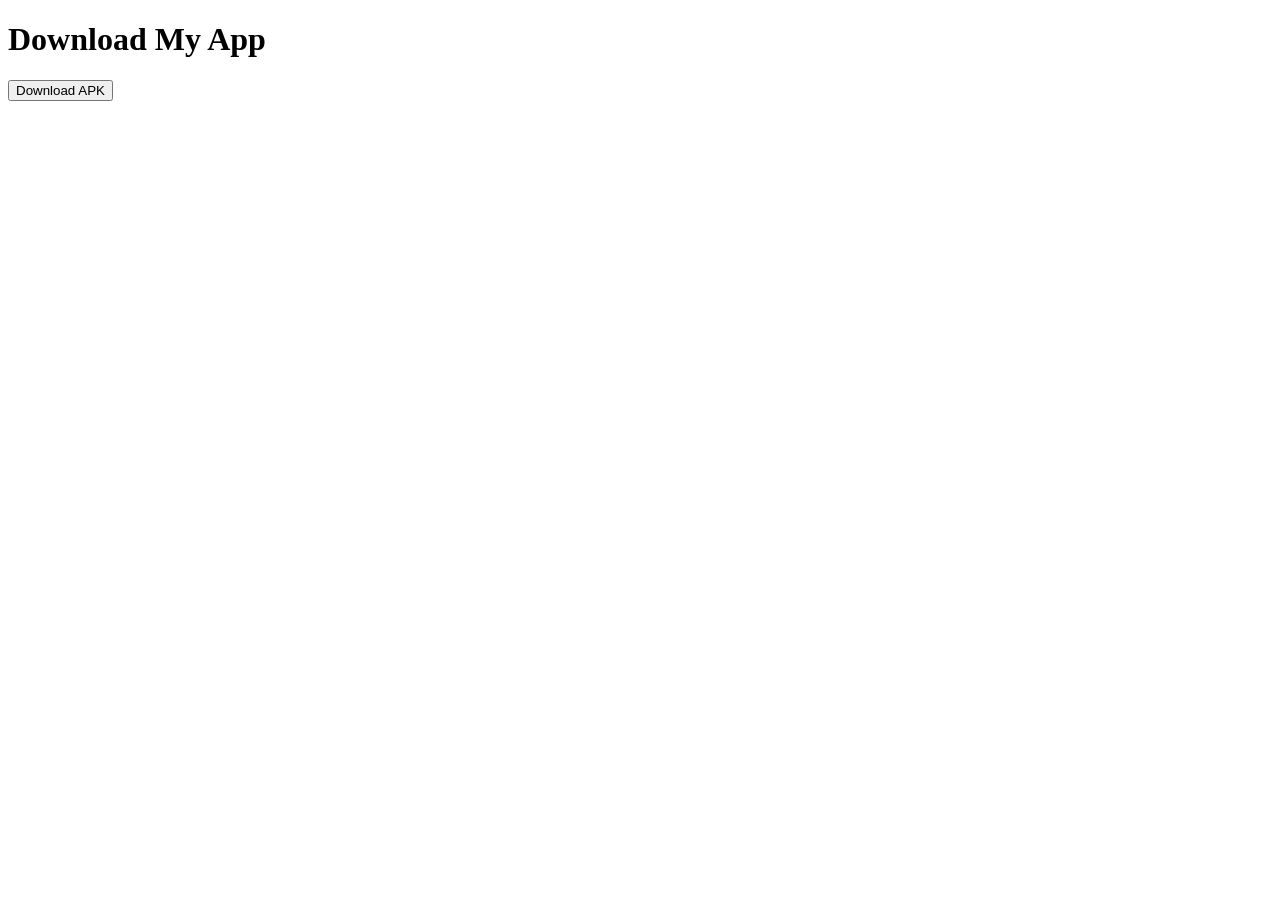
==== index.html @ cf517156 "Update" ====
<!DOCTYPE html>
<html lang="en">
<head>
    <meta charset="UTF-8">
    <meta name="viewport" content="width=device-width, initial-scale=1.0">
    <title>Download My App</title>
    <link rel="stylesheet" href="styles.css">
</head>
<body>
    <div class="container">
        <h1>Download My App</h1>
        <p></p>
        <button id="downloadBtn">Download APK</button>
    </div>
    <script src="script.js"></script>
</body>
</html>
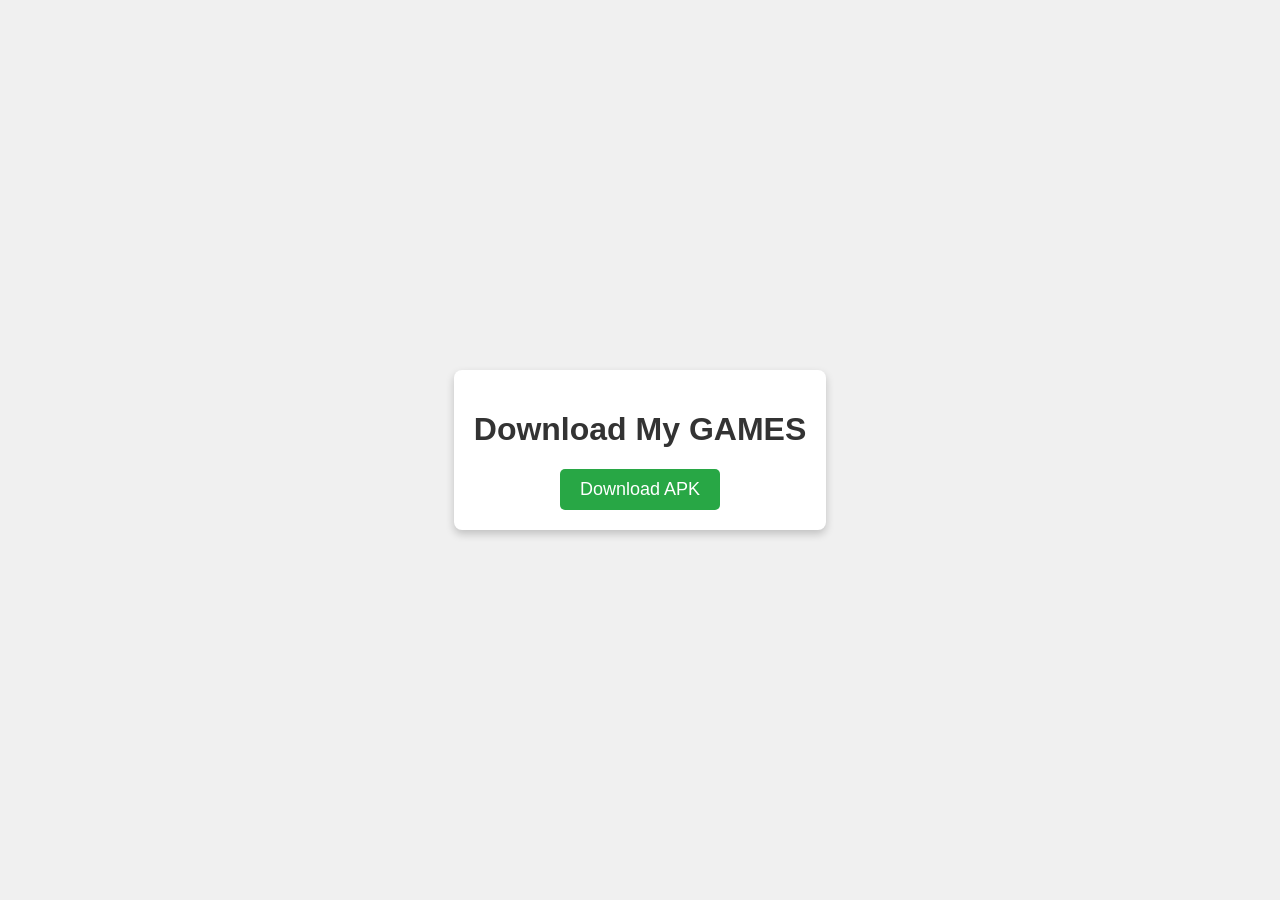
==== commit be07e030: "index.html" ====
--- a/index.html
+++ b/index.html
@@ -3,15 +3,15 @@
 <head>
     <meta charset="UTF-8">
     <meta name="viewport" content="width=device-width, initial-scale=1.0">
-    <title>Download My App</title>
+    <title>Download My GAMES</title>
     <link rel="stylesheet" href="styles.css">
 </head>
 <body>
     <div class="container">
-        <h1>Download My App</h1>
+        <h1>Download My GAMES</h1>
         <p></p>
         <button id="downloadBtn">Download APK</button>
     </div>
     <script src="script.js"></script>
 </body>
-</html>+</html>
--- a/styles.css
+++ b/styles.css
@@ -0,0 +1,35 @@
+body {
+    font-family: Arial, sans-serif;
+    display: flex;
+    justify-content: center;
+    align-items: center;
+    height: 100vh;
+    margin: 0;
+    background-color: #f0f0f0;
+}
+
+.container {
+    text-align: center;
+    padding: 20px;
+    background: #ffffff;
+    box-shadow: 0 4px 8px rgba(0, 0, 0, 0.2);
+    border-radius: 8px;
+}
+
+h1 {
+    color: #333;
+}
+
+button {
+    padding: 10px 20px;
+    font-size: 18px;
+    color: #fff;
+    background-color: #28a745;
+    border: none;
+    border-radius: 5px;
+    cursor: pointer;
+}
+
+button:hover {
+    background-color: #218838;
+}
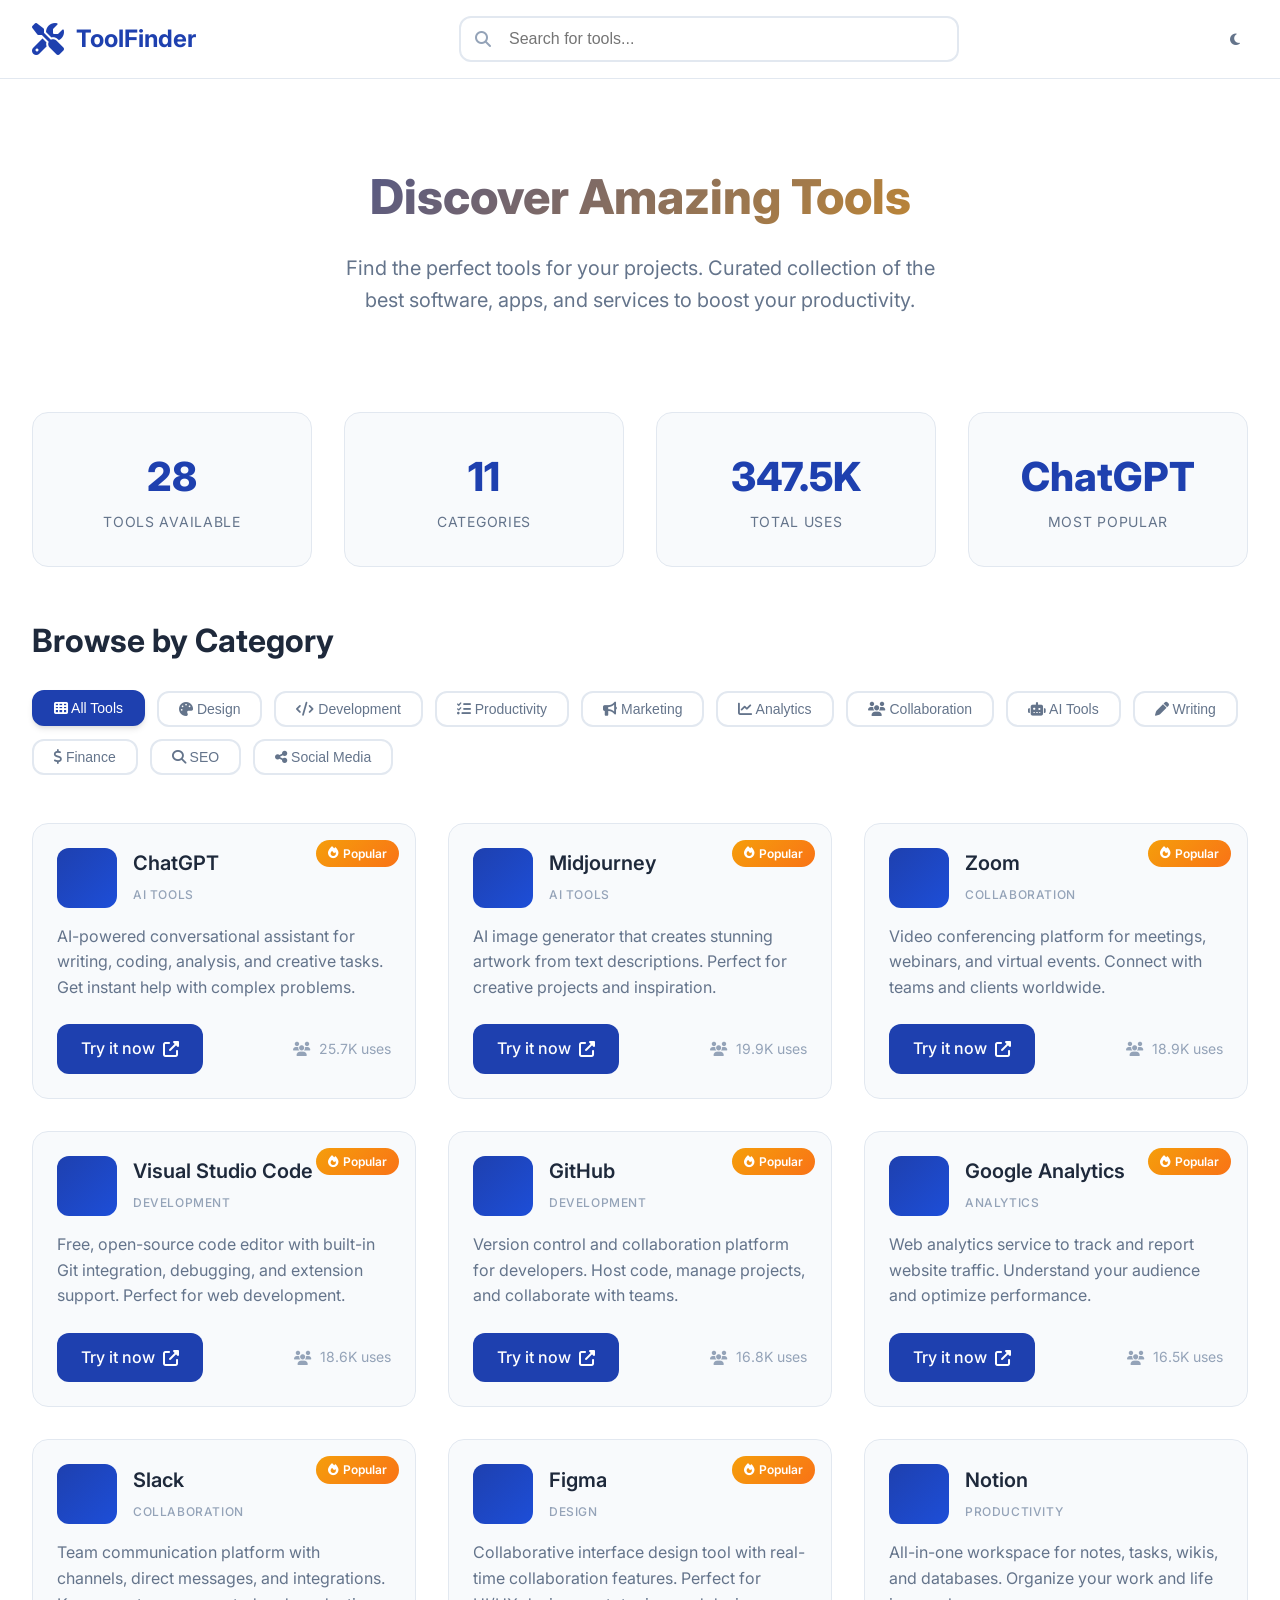
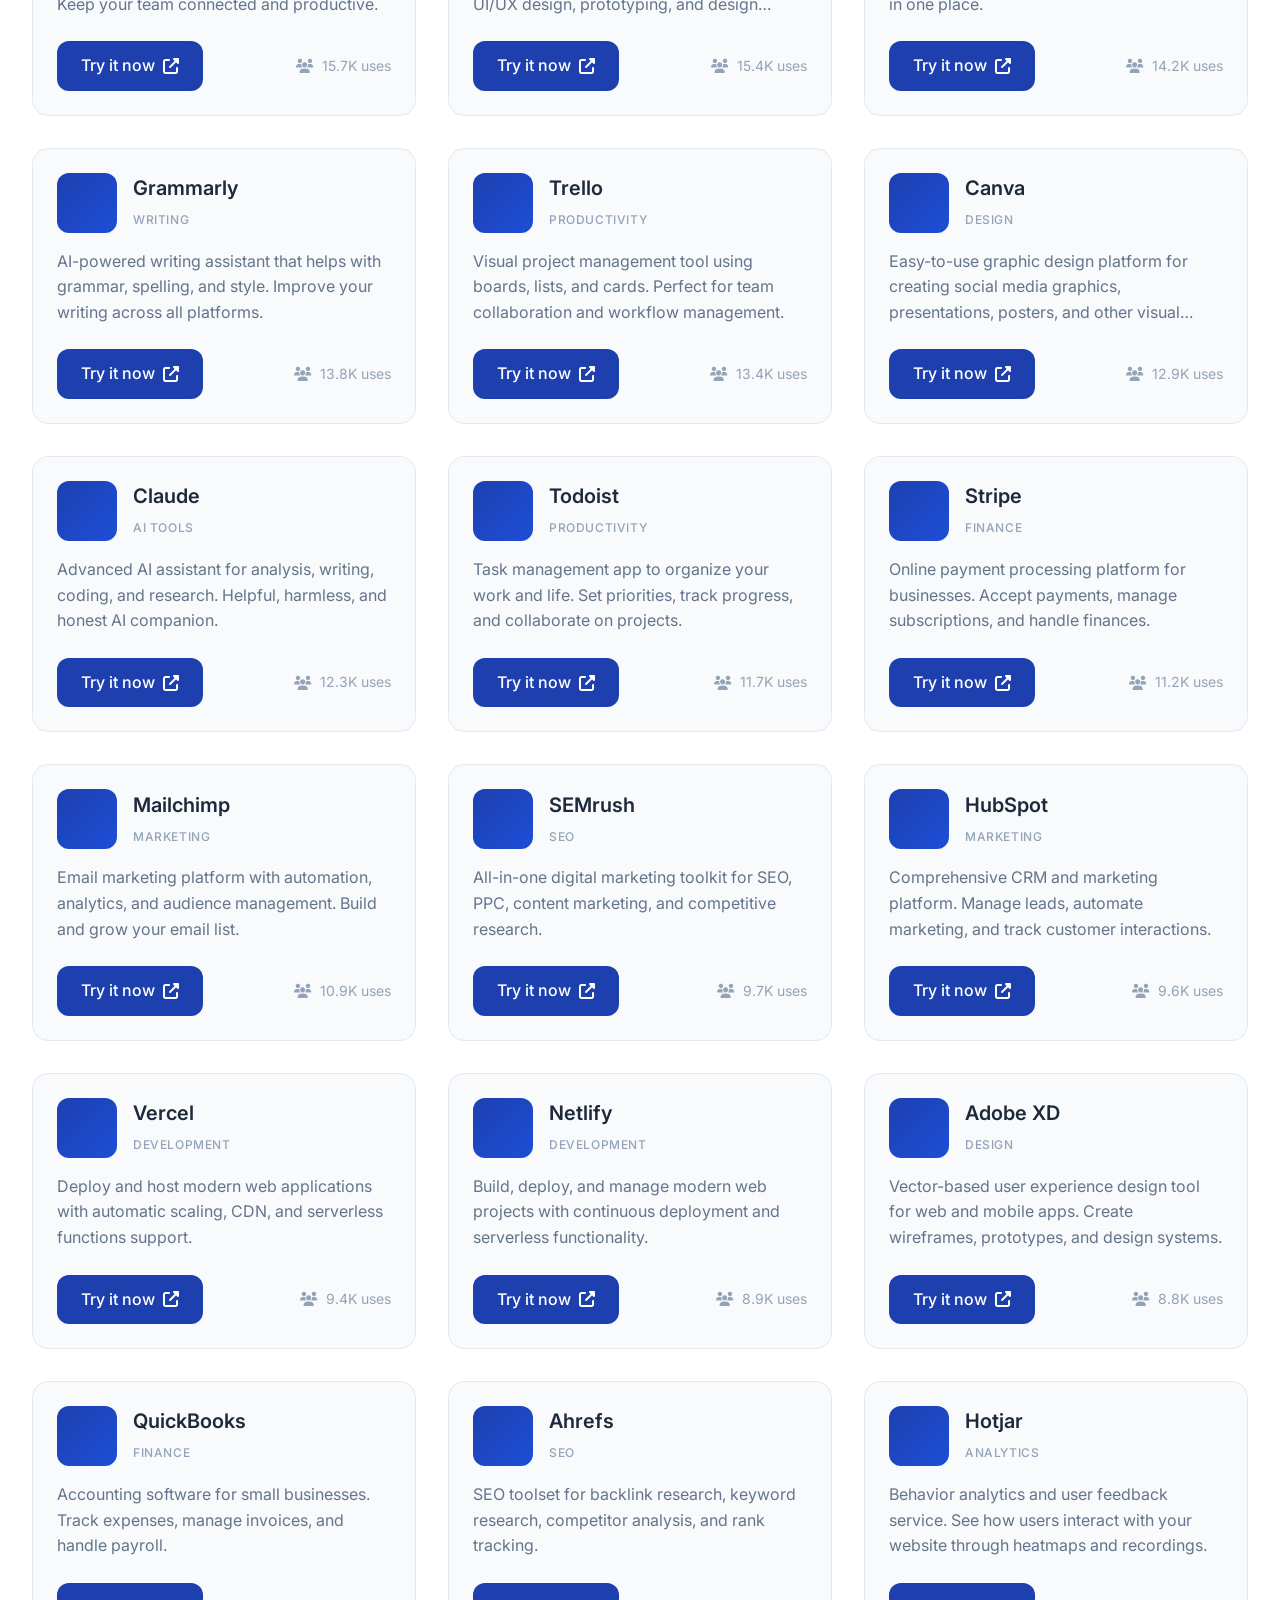
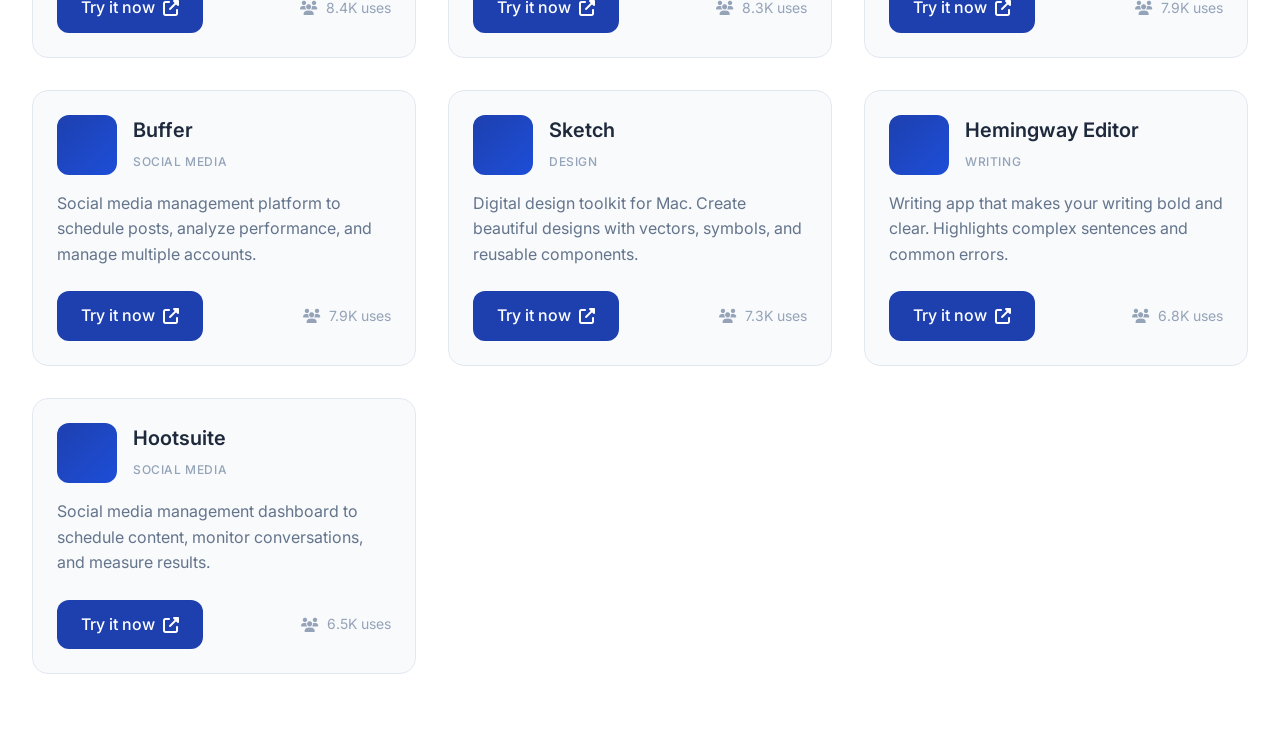
==== commit f3b5b239: "Create ToolFinder: Modern PWA tool discovery platform with CDN architecture Co-authored-by: khanmdka" ====
--- a/index.html
+++ b/index.html
@@ -3,15 +3,55 @@
 <head>
     <meta charset="UTF-8">
     <meta name="viewport" content="width=device-width, initial-scale=1.0">
-    <title>Download My GAMES</title>
-    <link rel="stylesheet" href="styles.css">
+    <meta name="description" content="Discover the best tools for your projects - A comprehensive tool finder platform">
+    <meta name="theme-color" content="#1e40af">
+    
+    <!-- PWA Meta Tags -->
+    <link rel="manifest" href="./cdn/manifest.json">
+    <link rel="icon" type="image/png" sizes="192x192" href="./cdn/images/icon-192.png">
+    <link rel="icon" type="image/png" sizes="512x512" href="./cdn/images/icon-512.png">
+    <link rel="apple-touch-icon" href="./cdn/images/icon-192.png">
+    
+    <title>ToolFinder - Discover Amazing Tools</title>
+    
+    <!-- CDN CSS -->
+    <link rel="stylesheet" href="./cdn/css/styles.css">
+    
+    <!-- Font Awesome CDN -->
+    <link rel="stylesheet" href="https://cdnjs.cloudflare.com/ajax/libs/font-awesome/6.4.0/css/all.min.css">
+    
+    <!-- Google Fonts -->
+    <link href="https://fonts.googleapis.com/css2?family=Inter:wght@300;400;500;600;700&display=swap" rel="stylesheet">
 </head>
 <body>
-    <div class="container">
-        <h1>Download My GAMES</h1>
-        <p></p>
-        <button id="downloadBtn">Download APK</button>
+    <!-- App will be dynamically rendered here -->
+    <div id="app">
+        <div class="loading-screen">
+            <div class="loading-spinner"></div>
+            <p>Loading amazing tools...</p>
+        </div>
     </div>
-    <script src="script.js"></script>
+    
+    <!-- PWA Install Banner -->
+    <div id="pwa-install-banner" class="pwa-banner hidden">
+        <div class="pwa-banner-content">
+            <div class="pwa-banner-icon">
+                <i class="fas fa-mobile-alt"></i>
+            </div>
+            <div class="pwa-banner-text">
+                <h3>Install ToolFinder App</h3>
+                <p>Get quick access to all tools from your home screen</p>
+            </div>
+            <div class="pwa-banner-actions">
+                <button id="pwa-install-btn" class="btn btn-primary">Install</button>
+                <button id="pwa-dismiss-btn" class="btn btn-secondary">Later</button>
+            </div>
+        </div>
+    </div>
+    
+    <!-- CDN JavaScript -->
+    <script src="./cdn/js/tools-data.js"></script>
+    <script src="./cdn/js/app.js"></script>
+    <script src="./cdn/js/pwa.js"></script>
 </body>
 </html>
--- a/cdn/css/styles.css
+++ b/cdn/css/styles.css
@@ -0,0 +1,656 @@
+/* CSS Variables for theming */
+:root {
+  --primary-color: #1e40af;
+  --primary-hover: #1d4ed8;
+  --secondary-color: #64748b;
+  --accent-color: #f59e0b;
+  --success-color: #10b981;
+  --danger-color: #ef4444;
+  --warning-color: #f59e0b;
+  --background-color: #ffffff;
+  --surface-color: #f8fafc;
+  --text-primary: #1e293b;
+  --text-secondary: #64748b;
+  --text-muted: #94a3b8;
+  --border-color: #e2e8f0;
+  --shadow-light: 0 1px 3px 0 rgba(0, 0, 0, 0.1), 0 1px 2px 0 rgba(0, 0, 0, 0.06);
+  --shadow-medium: 0 4px 6px -1px rgba(0, 0, 0, 0.1), 0 2px 4px -1px rgba(0, 0, 0, 0.06);
+  --shadow-large: 0 10px 15px -3px rgba(0, 0, 0, 0.1), 0 4px 6px -2px rgba(0, 0, 0, 0.05);
+  --radius-sm: 0.375rem;
+  --radius-md: 0.5rem;
+  --radius-lg: 0.75rem;
+  --radius-xl: 1rem;
+}
+
+/* Dark theme variables */
+[data-theme="dark"] {
+  --background-color: #0f172a;
+  --surface-color: #1e293b;
+  --text-primary: #f1f5f9;
+  --text-secondary: #cbd5e1;
+  --text-muted: #94a3b8;
+  --border-color: #334155;
+}
+
+/* Reset and base styles */
+* {
+  margin: 0;
+  padding: 0;
+  box-sizing: border-box;
+}
+
+body {
+  font-family: 'Inter', -apple-system, BlinkMacSystemFont, 'Segoe UI', sans-serif;
+  line-height: 1.6;
+  color: var(--text-primary);
+  background-color: var(--background-color);
+  transition: background-color 0.3s ease, color 0.3s ease;
+}
+
+/* Loading screen */
+.loading-screen {
+  display: flex;
+  flex-direction: column;
+  align-items: center;
+  justify-content: center;
+  height: 100vh;
+  background: linear-gradient(135deg, var(--primary-color) 0%, var(--primary-hover) 100%);
+  color: white;
+}
+
+.loading-spinner {
+  width: 60px;
+  height: 60px;
+  border: 4px solid rgba(255, 255, 255, 0.3);
+  border-top: 4px solid white;
+  border-radius: 50%;
+  animation: spin 1s linear infinite;
+  margin-bottom: 1rem;
+}
+
+@keyframes spin {
+  0% { transform: rotate(0deg); }
+  100% { transform: rotate(360deg); }
+}
+
+/* Header */
+.header {
+  background: var(--background-color);
+  border-bottom: 1px solid var(--border-color);
+  position: sticky;
+  top: 0;
+  z-index: 100;
+  backdrop-filter: blur(10px);
+  background-color: rgba(255, 255, 255, 0.95);
+}
+
+[data-theme="dark"] .header {
+  background-color: rgba(15, 23, 42, 0.95);
+}
+
+.header-content {
+  max-width: 1400px;
+  margin: 0 auto;
+  padding: 1rem 2rem;
+  display: flex;
+  align-items: center;
+  justify-content: space-between;
+}
+
+.logo {
+  display: flex;
+  align-items: center;
+  gap: 0.75rem;
+  font-size: 1.5rem;
+  font-weight: 700;
+  color: var(--primary-color);
+  text-decoration: none;
+}
+
+.logo i {
+  font-size: 2rem;
+}
+
+.header-actions {
+  display: flex;
+  align-items: center;
+  gap: 1rem;
+}
+
+/* Search */
+.search-container {
+  position: relative;
+  max-width: 500px;
+  width: 100%;
+}
+
+.search-input {
+  width: 100%;
+  padding: 0.75rem 1rem 0.75rem 3rem;
+  border: 2px solid var(--border-color);
+  border-radius: var(--radius-lg);
+  font-size: 1rem;
+  background: var(--background-color);
+  color: var(--text-primary);
+  transition: border-color 0.3s ease, box-shadow 0.3s ease;
+}
+
+.search-input:focus {
+  outline: none;
+  border-color: var(--primary-color);
+  box-shadow: 0 0 0 3px rgba(30, 64, 175, 0.1);
+}
+
+.search-icon {
+  position: absolute;
+  left: 1rem;
+  top: 50%;
+  transform: translateY(-50%);
+  color: var(--text-muted);
+  pointer-events: none;
+}
+
+/* Theme toggle */
+.theme-toggle {
+  background: none;
+  border: none;
+  padding: 0.5rem;
+  border-radius: var(--radius-md);
+  color: var(--text-secondary);
+  cursor: pointer;
+  transition: background-color 0.3s ease, color 0.3s ease;
+}
+
+.theme-toggle:hover {
+  background-color: var(--surface-color);
+  color: var(--text-primary);
+}
+
+/* Main content */
+.main-content {
+  max-width: 1400px;
+  margin: 0 auto;
+  padding: 2rem;
+}
+
+/* Hero section */
+.hero {
+  text-align: center;
+  padding: 3rem 0;
+  margin-bottom: 3rem;
+}
+
+.hero h1 {
+  font-size: 3rem;
+  font-weight: 800;
+  margin-bottom: 1rem;
+  background: linear-gradient(135deg, var(--primary-color) 0%, var(--accent-color) 100%);
+  -webkit-background-clip: text;
+  -webkit-text-fill-color: transparent;
+  background-clip: text;
+}
+
+.hero p {
+  font-size: 1.25rem;
+  color: var(--text-secondary);
+  max-width: 600px;
+  margin: 0 auto;
+}
+
+/* Stats */
+.stats {
+  display: grid;
+  grid-template-columns: repeat(auto-fit, minmax(200px, 1fr));
+  gap: 2rem;
+  margin-bottom: 3rem;
+}
+
+.stat-card {
+  background: var(--surface-color);
+  padding: 2rem;
+  border-radius: var(--radius-xl);
+  text-align: center;
+  border: 1px solid var(--border-color);
+  transition: transform 0.3s ease, box-shadow 0.3s ease;
+}
+
+.stat-card:hover {
+  transform: translateY(-2px);
+  box-shadow: var(--shadow-large);
+}
+
+.stat-number {
+  font-size: 2.5rem;
+  font-weight: 800;
+  color: var(--primary-color);
+  display: block;
+}
+
+.stat-label {
+  font-size: 0.875rem;
+  color: var(--text-secondary);
+  text-transform: uppercase;
+  letter-spacing: 0.05em;
+  margin-top: 0.5rem;
+}
+
+/* Categories */
+.categories {
+  margin-bottom: 3rem;
+}
+
+.section-title {
+  font-size: 2rem;
+  font-weight: 700;
+  margin-bottom: 1.5rem;
+  color: var(--text-primary);
+}
+
+.category-filters {
+  display: flex;
+  flex-wrap: wrap;
+  gap: 0.75rem;
+  margin-bottom: 2rem;
+}
+
+.category-btn {
+  padding: 0.5rem 1.25rem;
+  border: 2px solid var(--border-color);
+  background: var(--background-color);
+  color: var(--text-secondary);
+  border-radius: var(--radius-lg);
+  font-size: 0.875rem;
+  font-weight: 500;
+  cursor: pointer;
+  transition: all 0.3s ease;
+  text-decoration: none;
+  display: inline-block;
+}
+
+.category-btn:hover,
+.category-btn.active {
+  border-color: var(--primary-color);
+  background: var(--primary-color);
+  color: white;
+  transform: translateY(-1px);
+  box-shadow: var(--shadow-medium);
+}
+
+/* Tools grid */
+.tools-grid {
+  display: grid;
+  grid-template-columns: repeat(auto-fill, minmax(350px, 1fr));
+  gap: 2rem;
+  margin-bottom: 3rem;
+}
+
+/* Tool card */
+.tool-card {
+  background: var(--surface-color);
+  border: 1px solid var(--border-color);
+  border-radius: var(--radius-xl);
+  padding: 1.5rem;
+  transition: all 0.3s ease;
+  position: relative;
+  overflow: hidden;
+}
+
+.tool-card:hover {
+  transform: translateY(-4px);
+  box-shadow: var(--shadow-large);
+  border-color: var(--primary-color);
+}
+
+.tool-card::before {
+  content: '';
+  position: absolute;
+  top: 0;
+  left: 0;
+  right: 0;
+  height: 4px;
+  background: linear-gradient(90deg, var(--primary-color), var(--accent-color));
+  transform: scaleX(0);
+  transition: transform 0.3s ease;
+}
+
+.tool-card:hover::before {
+  transform: scaleX(1);
+}
+
+.tool-header {
+  display: flex;
+  align-items: center;
+  gap: 1rem;
+  margin-bottom: 1rem;
+}
+
+.tool-icon {
+  width: 60px;
+  height: 60px;
+  border-radius: var(--radius-lg);
+  background: linear-gradient(135deg, var(--primary-color), var(--primary-hover));
+  display: flex;
+  align-items: center;
+  justify-content: center;
+  font-size: 1.5rem;
+  color: white;
+  flex-shrink: 0;
+}
+
+.tool-icon img {
+  width: 100%;
+  height: 100%;
+  object-fit: cover;
+  border-radius: var(--radius-lg);
+}
+
+.tool-info {
+  flex: 1;
+  min-width: 0;
+}
+
+.tool-name {
+  font-size: 1.25rem;
+  font-weight: 600;
+  color: var(--text-primary);
+  margin-bottom: 0.25rem;
+  line-height: 1.4;
+}
+
+.tool-category {
+  font-size: 0.75rem;
+  color: var(--text-muted);
+  text-transform: uppercase;
+  letter-spacing: 0.05em;
+  font-weight: 500;
+}
+
+.tool-description {
+  color: var(--text-secondary);
+  line-height: 1.6;
+  margin-bottom: 1.5rem;
+  display: -webkit-box;
+  -webkit-line-clamp: 3;
+  -webkit-box-orient: vertical;
+  overflow: hidden;
+}
+
+.tool-footer {
+  display: flex;
+  align-items: center;
+  justify-content: space-between;
+  gap: 1rem;
+}
+
+.tool-link {
+  background: var(--primary-color);
+  color: white;
+  padding: 0.75rem 1.5rem;
+  border-radius: var(--radius-lg);
+  text-decoration: none;
+  font-weight: 500;
+  transition: all 0.3s ease;
+  display: inline-flex;
+  align-items: center;
+  gap: 0.5rem;
+}
+
+.tool-link:hover {
+  background: var(--primary-hover);
+  transform: translateY(-1px);
+  box-shadow: var(--shadow-medium);
+}
+
+.usage-count {
+  display: flex;
+  align-items: center;
+  gap: 0.5rem;
+  color: var(--text-muted);
+  font-size: 0.875rem;
+}
+
+.popular-badge {
+  background: linear-gradient(135deg, var(--accent-color), #f97316);
+  color: white;
+  font-size: 0.75rem;
+  padding: 0.25rem 0.75rem;
+  border-radius: 9999px;
+  font-weight: 600;
+  position: absolute;
+  top: 1rem;
+  right: 1rem;
+  display: flex;
+  align-items: center;
+  gap: 0.25rem;
+}
+
+/* PWA Install Banner */
+.pwa-banner {
+  position: fixed;
+  bottom: 2rem;
+  left: 2rem;
+  right: 2rem;
+  background: var(--surface-color);
+  border: 1px solid var(--border-color);
+  border-radius: var(--radius-xl);
+  box-shadow: var(--shadow-large);
+  z-index: 1000;
+  transition: transform 0.3s ease, opacity 0.3s ease;
+}
+
+.pwa-banner.hidden {
+  transform: translateY(100px);
+  opacity: 0;
+  pointer-events: none;
+}
+
+.pwa-banner-content {
+  display: flex;
+  align-items: center;
+  gap: 1rem;
+  padding: 1.5rem;
+}
+
+.pwa-banner-icon {
+  width: 60px;
+  height: 60px;
+  background: linear-gradient(135deg, var(--primary-color), var(--accent-color));
+  border-radius: var(--radius-lg);
+  display: flex;
+  align-items: center;
+  justify-content: center;
+  color: white;
+  font-size: 1.5rem;
+  flex-shrink: 0;
+}
+
+.pwa-banner-text {
+  flex: 1;
+}
+
+.pwa-banner-text h3 {
+  font-size: 1.125rem;
+  font-weight: 600;
+  margin-bottom: 0.25rem;
+  color: var(--text-primary);
+}
+
+.pwa-banner-text p {
+  color: var(--text-secondary);
+  font-size: 0.875rem;
+}
+
+.pwa-banner-actions {
+  display: flex;
+  gap: 0.75rem;
+  flex-shrink: 0;
+}
+
+/* Buttons */
+.btn {
+  padding: 0.75rem 1.5rem;
+  border-radius: var(--radius-lg);
+  font-weight: 500;
+  text-decoration: none;
+  display: inline-flex;
+  align-items: center;
+  justify-content: center;
+  gap: 0.5rem;
+  cursor: pointer;
+  border: none;
+  transition: all 0.3s ease;
+  font-size: 0.875rem;
+}
+
+.btn-primary {
+  background: var(--primary-color);
+  color: white;
+}
+
+.btn-primary:hover {
+  background: var(--primary-hover);
+  transform: translateY(-1px);
+  box-shadow: var(--shadow-medium);
+}
+
+.btn-secondary {
+  background: transparent;
+  color: var(--text-secondary);
+  border: 2px solid var(--border-color);
+}
+
+.btn-secondary:hover {
+  background: var(--surface-color);
+  color: var(--text-primary);
+  border-color: var(--text-secondary);
+}
+
+/* Utilities */
+.hidden {
+  display: none !important;
+}
+
+.sr-only {
+  position: absolute;
+  width: 1px;
+  height: 1px;
+  padding: 0;
+  margin: -1px;
+  overflow: hidden;
+  clip: rect(0, 0, 0, 0);
+  white-space: nowrap;
+  border: 0;
+}
+
+/* Responsive design */
+@media (max-width: 768px) {
+  .header-content {
+    padding: 1rem;
+    flex-direction: column;
+    gap: 1rem;
+  }
+
+  .search-container {
+    order: 1;
+    max-width: none;
+  }
+
+  .header-actions {
+    order: 0;
+    width: 100%;
+    justify-content: space-between;
+  }
+
+  .main-content {
+    padding: 1rem;
+  }
+
+  .hero h1 {
+    font-size: 2rem;
+  }
+
+  .hero p {
+    font-size: 1rem;
+  }
+
+  .stats {
+    grid-template-columns: repeat(2, 1fr);
+    gap: 1rem;
+  }
+
+  .stat-card {
+    padding: 1.5rem;
+  }
+
+  .tools-grid {
+    grid-template-columns: 1fr;
+    gap: 1.5rem;
+  }
+
+  .category-filters {
+    justify-content: center;
+  }
+
+  .pwa-banner {
+    left: 1rem;
+    right: 1rem;
+    bottom: 1rem;
+  }
+
+  .pwa-banner-content {
+    flex-direction: column;
+    text-align: center;
+    gap: 1rem;
+  }
+
+  .pwa-banner-actions {
+    width: 100%;
+    justify-content: center;
+  }
+}
+
+@media (max-width: 480px) {
+  .stats {
+    grid-template-columns: 1fr;
+  }
+
+  .tool-footer {
+    flex-direction: column;
+    align-items: stretch;
+  }
+
+  .category-btn {
+    flex: 1;
+    text-align: center;
+    min-width: 120px;
+  }
+}
+
+/* Animation for tool cards appearing */
+@keyframes fadeInUp {
+  from {
+    opacity: 0;
+    transform: translateY(30px);
+  }
+  to {
+    opacity: 1;
+    transform: translateY(0);
+  }
+}
+
+.tool-card {
+  animation: fadeInUp 0.6s ease forwards;
+}
+
+/* Stagger animation for multiple cards */
+.tool-card:nth-child(1) { animation-delay: 0.1s; }
+.tool-card:nth-child(2) { animation-delay: 0.2s; }
+.tool-card:nth-child(3) { animation-delay: 0.3s; }
+.tool-card:nth-child(4) { animation-delay: 0.4s; }
+.tool-card:nth-child(5) { animation-delay: 0.5s; }
+.tool-card:nth-child(6) { animation-delay: 0.6s; }
+
+/* Smooth transitions */
+* {
+  transition: color 0.3s ease, background-color 0.3s ease, border-color 0.3s ease;
+}
